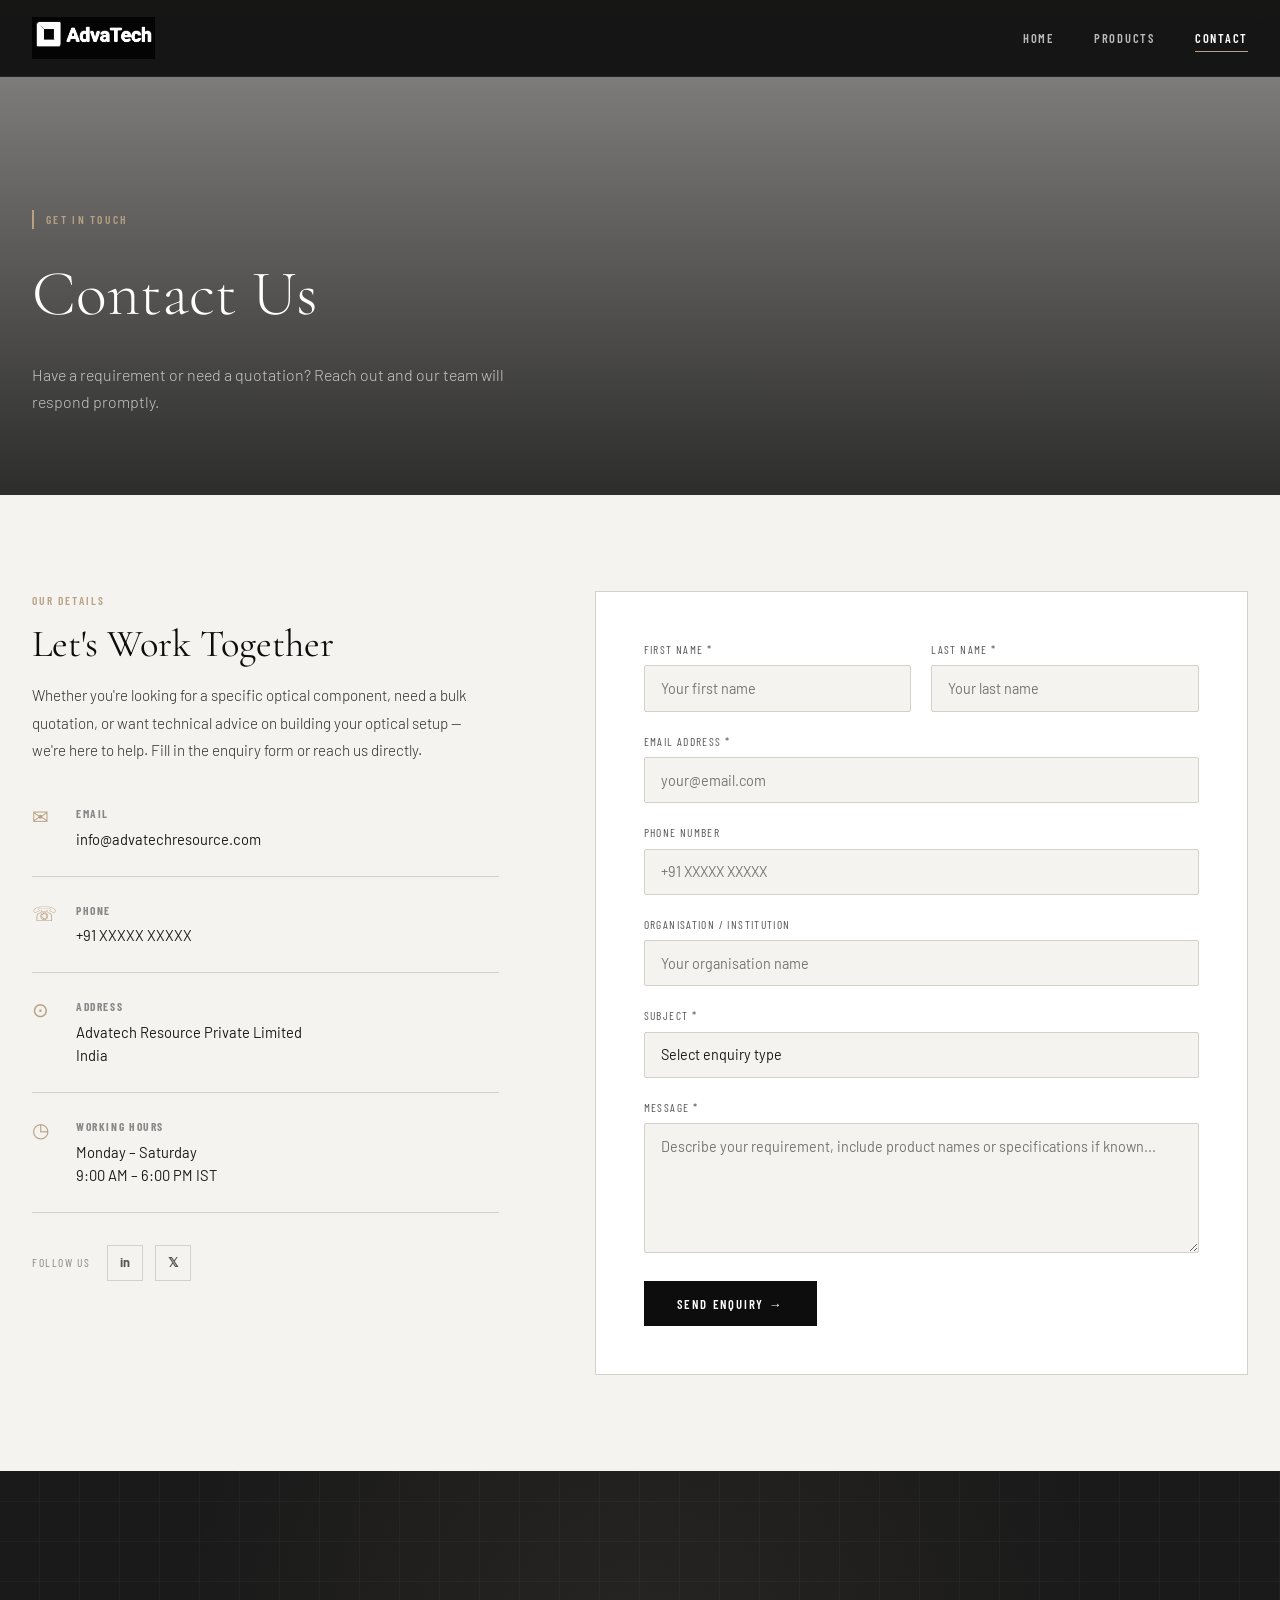
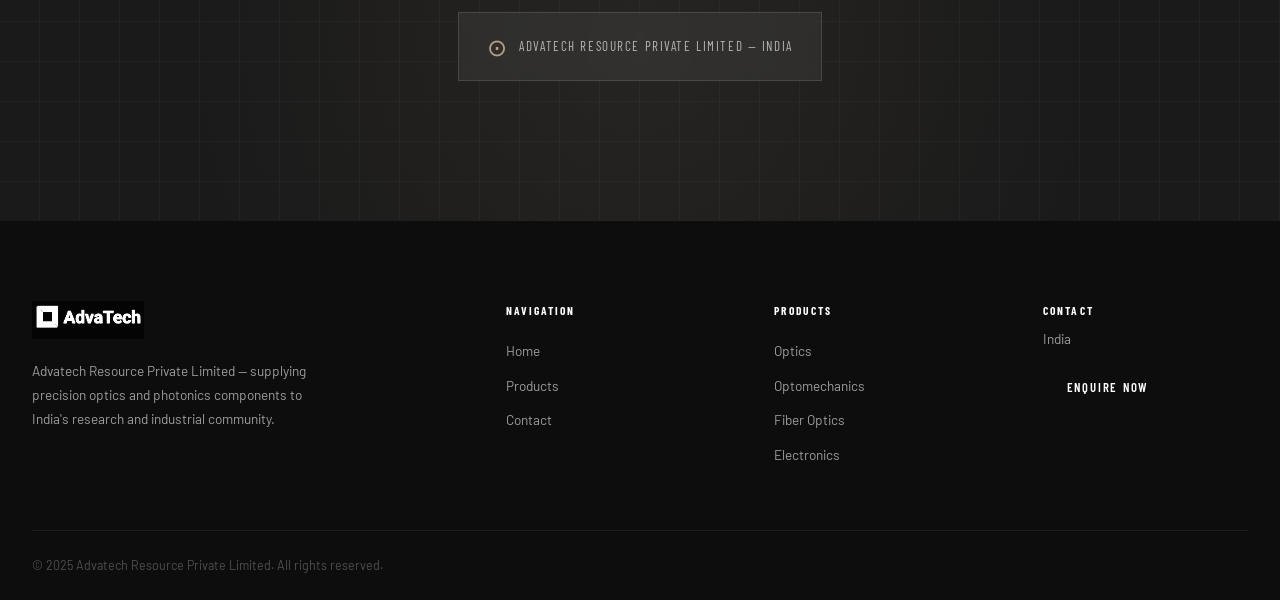
==== contact.html @ f17bdf8b "Add files via upload" ====
<!DOCTYPE html>
<html lang="en">
<head>
  <meta charset="UTF-8" />
  <meta name="viewport" content="width=device-width, initial-scale=1.0" />
  <title>Contact | Advatech Resource Pvt. Ltd.</title>
  <link rel="stylesheet" href="css/style.css" />
  <link rel="preconnect" href="https://fonts.googleapis.com">
  <link href="https://fonts.googleapis.com/css2?family=Cormorant+Garamond:wght@300;400;500;600&family=Barlow:wght@300;400;500;600;700&family=Barlow+Condensed:wght@400;500;600;700&display=swap" rel="stylesheet">
</head>
<body>

  <!-- NAV -->
  <header class="site-header" id="site-header">
    <div class="nav-inner">
      <a href="index.html" class="logo-link">
        <img src="assets/advatech_logo.png" alt="Advatech Resource" class="logo-img" />
      </a>
      <nav class="main-nav">
        <a href="index.html" class="nav-link">Home</a>
        <a href="products.html" class="nav-link">Products</a>
        <a href="contact.html" class="nav-link active">Contact</a>
      </nav>
      <button class="hamburger" id="hamburger" aria-label="Menu">
        <span></span><span></span><span></span>
      </button>
    </div>
    <div class="mobile-nav" id="mobile-nav">
      <a href="index.html">Home</a>
      <a href="products.html">Products</a>
      <a href="contact.html">Contact</a>
    </div>
  </header>

  <!-- PAGE HERO -->
  <section class="page-hero contact-hero">
    <div class="page-hero-overlay"></div>
    <div class="page-hero-content">
      <p class="page-hero-tag">Get in Touch</p>
      <h1 class="page-hero-title">Contact Us</h1>
      <p class="page-hero-sub">Have a requirement or need a quotation? Reach out and our team will respond promptly.</p>
    </div>
  </section>

  <!-- CONTACT SECTION -->
  <section class="contact-section">
    <div class="contact-grid">

      <!-- Info Side -->
      <div class="contact-info">
        <p class="section-overline">Our Details</p>
        <h2 class="contact-title">Let's Work Together</h2>
        <p class="contact-body">Whether you're looking for a specific optical component, need a bulk quotation, or want technical advice on building your optical setup — we're here to help. Fill in the enquiry form or reach us directly.</p>

        <div class="contact-details">
          <div class="contact-detail-item">
            <div class="contact-detail-icon">✉</div>
            <div>
              <h5>Email</h5>
              <p>info@advatechresource.com</p>
            </div>
          </div>
          <div class="contact-detail-item">
            <div class="contact-detail-icon">☏</div>
            <div>
              <h5>Phone</h5>
              <p>+91 XXXXX XXXXX</p>
            </div>
          </div>
          <div class="contact-detail-item">
            <div class="contact-detail-icon">⊙</div>
            <div>
              <h5>Address</h5>
              <p>Advatech Resource Private Limited<br/>India</p>
            </div>
          </div>
          <div class="contact-detail-item">
            <div class="contact-detail-icon">◷</div>
            <div>
              <h5>Working Hours</h5>
              <p>Monday – Saturday<br/>9:00 AM – 6:00 PM IST</p>
            </div>
          </div>
        </div>

        <div class="contact-social">
          <p>Follow us</p>
          <div class="social-icons">
            <a href="#" class="social-icon" aria-label="LinkedIn">in</a>
            <a href="#" class="social-icon" aria-label="Twitter">𝕏</a>
          </div>
        </div>
      </div>

      <!-- Form Side -->
      <div class="contact-form-wrap">
        <form class="contact-form" id="contact-form" novalidate>
          <div class="form-row">
            <div class="form-group">
              <label for="fname">First Name *</label>
              <input type="text" id="fname" name="fname" placeholder="Your first name" required />
            </div>
            <div class="form-group">
              <label for="lname">Last Name *</label>
              <input type="text" id="lname" name="lname" placeholder="Your last name" required />
            </div>
          </div>
          <div class="form-group">
            <label for="email">Email Address *</label>
            <input type="email" id="email" name="email" placeholder="your@email.com" required />
          </div>
          <div class="form-group">
            <label for="phone">Phone Number</label>
            <input type="tel" id="phone" name="phone" placeholder="+91 XXXXX XXXXX" />
          </div>
          <div class="form-group">
            <label for="organisation">Organisation / Institution</label>
            <input type="text" id="organisation" name="organisation" placeholder="Your organisation name" />
          </div>
          <div class="form-group">
            <label for="subject">Subject *</label>
            <select id="subject" name="subject" required>
              <option value="" disabled selected>Select enquiry type</option>
              <option value="quotation">Request a Quotation</option>
              <option value="product-info">Product Information</option>
              <option value="technical">Technical Support</option>
              <option value="other">Other</option>
            </select>
          </div>
          <div class="form-group">
            <label for="message">Message *</label>
            <textarea id="message" name="message" rows="5" placeholder="Describe your requirement, include product names or specifications if known..." required></textarea>
          </div>
          <button type="submit" class="btn-primary form-submit">Send Enquiry &rarr;</button>
          <div class="form-success" id="form-success" style="display:none">
            <span>✓</span> Thank you! Your enquiry has been received. We'll be in touch shortly.
          </div>
        </form>
      </div>

    </div>
  </section>

  <!-- MAP PLACEHOLDER -->
  <section class="map-section">
    <div class="map-placeholder">
      <div class="map-label">
        <span class="map-pin">⊙</span>
        <span>Advatech Resource Private Limited — India</span>
      </div>
    </div>
  </section>

  <!-- FOOTER -->
  <footer class="site-footer">
    <div class="footer-inner">
      <div class="footer-brand">
        <img src="assets/advatech_logo.png" alt="Advatech" class="footer-logo" />
        <p>Advatech Resource Private Limited — supplying precision optics and photonics components to India's research and industrial community.</p>
      </div>
      <div class="footer-links">
        <h5>Navigation</h5>
        <a href="index.html">Home</a>
        <a href="products.html">Products</a>
        <a href="contact.html">Contact</a>
      </div>
      <div class="footer-links">
        <h5>Products</h5>
        <a href="products.html#optics">Optics</a>
        <a href="products.html#optomechanics">Optomechanics</a>
        <a href="products.html#fiberoptics">Fiber Optics</a>
        <a href="products.html#electronics">Electronics</a>
      </div>
      <div class="footer-contact">
        <h5>Contact</h5>
        <p>India</p>
        <a href="contact.html" class="btn-primary" style="margin-top:1rem;display:inline-block;font-size:0.8rem;padding:0.6rem 1.4rem">Enquire Now</a>
      </div>
    </div>
    <div class="footer-bottom">
      <p>&copy; 2025 Advatech Resource Private Limited. All rights reserved.</p>
    </div>
  </footer>

  <script src="js/main.js"></script>
</body>
</html>
---- css/style.css ----
/* ============================================
   ADVATECH RESOURCE — MAIN STYLESHEET
   Colour Palette: Black, Off-White, Charcoal
   Accent: #1a1a1a, #f5f3ef, #c8b89a (warm gold)
   ============================================ */

:root {
  --black: #0d0d0d;
  --dark: #1a1a1a;
  --charcoal: #2c2c2c;
  --mid: #555;
  --light-mid: #888;
  --light: #d4d0ca;
  --off-white: #f5f3ef;
  --white: #ffffff;
  --gold: #b8a082;
  --gold-light: #d4bc9a;

  --font-display: 'Cormorant Garamond', Georgia, serif;
  --font-body: 'Barlow', sans-serif;
  --font-cond: 'Barlow Condensed', sans-serif;

  --nav-h: 76px;
  --radius: 2px;
  --transition: 0.32s cubic-bezier(0.4,0,0.2,1);
}

/* ---- RESET ---- */
*, *::before, *::after { box-sizing: border-box; margin: 0; padding: 0; }
html { scroll-behavior: smooth; }
body {
  font-family: var(--font-body);
  background: var(--off-white);
  color: var(--dark);
  line-height: 1.65;
  overflow-x: hidden;
}
img { display: block; max-width: 100%; }
a { text-decoration: none; color: inherit; }
button { cursor: pointer; border: none; background: none; }

/* ============================================
   TYPOGRAPHY HELPERS
   ============================================ */
.section-overline {
  font-family: var(--font-cond);
  font-size: 0.72rem;
  font-weight: 600;
  letter-spacing: 0.18em;
  text-transform: uppercase;
  color: var(--gold);
  display: block;
  margin-bottom: 0.75rem;
}
.section-title {
  font-family: var(--font-display);
  font-size: clamp(2rem, 4vw, 3rem);
  font-weight: 400;
  line-height: 1.15;
  color: var(--black);
}
.section-header {
  text-align: center;
  margin-bottom: 3.5rem;
}

/* ============================================
   BUTTONS
   ============================================ */
.btn-primary {
  display: inline-block;
  background: var(--black);
  color: var(--white);
  font-family: var(--font-cond);
  font-size: 0.8rem;
  font-weight: 600;
  letter-spacing: 0.14em;
  text-transform: uppercase;
  padding: 0.85rem 2rem;
  border: 1.5px solid var(--black);
  transition: background var(--transition), color var(--transition);
}
.btn-primary:hover {
  background: transparent;
  color: var(--black);
}
.btn-secondary {
  display: inline-block;
  background: transparent;
  color: var(--black);
  font-family: var(--font-cond);
  font-size: 0.8rem;
  font-weight: 600;
  letter-spacing: 0.14em;
  text-transform: uppercase;
  padding: 0.85rem 2rem;
  border: 1.5px solid var(--black);
  transition: background var(--transition), color var(--transition);
}
.btn-secondary:hover {
  background: var(--black);
  color: var(--white);
}

/* ============================================
   HEADER / NAV
   ============================================ */
.site-header {
  position: fixed;
  top: 0; left: 0; right: 0;
  z-index: 900;
  background: rgba(13,13,13,0.92);
  backdrop-filter: blur(12px);
  -webkit-backdrop-filter: blur(12px);
  border-bottom: 1px solid rgba(255,255,255,0.06);
  transition: background var(--transition);
}
.nav-inner {
  max-width: 1280px;
  margin: 0 auto;
  padding: 0 2rem;
  height: var(--nav-h);
  display: flex;
  align-items: center;
  justify-content: space-between;
}
.logo-link { display: flex; align-items: center; }
.logo-img {
  height: 42px;
  width: auto;
  filter: invert(1) brightness(2);
  transition: opacity var(--transition);
}
.logo-img:hover { opacity: 0.75; }
.main-nav { display: flex; gap: 2.5rem; align-items: center; }
.nav-link {
  font-family: var(--font-cond);
  font-size: 0.78rem;
  font-weight: 600;
  letter-spacing: 0.14em;
  text-transform: uppercase;
  color: rgba(255,255,255,0.7);
  position: relative;
  transition: color var(--transition);
}
.nav-link::after {
  content: '';
  position: absolute;
  bottom: -4px; left: 0;
  width: 0; height: 1px;
  background: var(--gold);
  transition: width var(--transition);
}
.nav-link:hover, .nav-link.active {
  color: var(--white);
}
.nav-link:hover::after, .nav-link.active::after {
  width: 100%;
}
.hamburger {
  display: none;
  flex-direction: column;
  gap: 5px;
  padding: 4px;
}
.hamburger span {
  width: 22px; height: 1.5px;
  background: var(--white);
  transition: transform var(--transition), opacity var(--transition);
}
.mobile-nav {
  display: none;
  flex-direction: column;
  padding: 1rem 2rem 1.5rem;
  gap: 0.75rem;
  background: var(--black);
  border-top: 1px solid rgba(255,255,255,0.06);
}
.mobile-nav a {
  font-family: var(--font-cond);
  font-size: 0.9rem;
  letter-spacing: 0.1em;
  text-transform: uppercase;
  color: rgba(255,255,255,0.75);
  padding: 0.4rem 0;
  border-bottom: 1px solid rgba(255,255,255,0.06);
}
.mobile-nav a:hover { color: var(--white); }

@media (max-width: 768px) {
  .main-nav { display: none; }
  .hamburger { display: flex; }
  .mobile-nav.open { display: flex; }
}

/* ============================================
   HERO SLIDER
   ============================================ */
.hero-slider {
  position: relative;
  width: 100%;
  height: 100vh;
  min-height: 600px;
  overflow: hidden;
  margin-top: 0;
}
.slide-track {
  position: relative;
  width: 100%;
  height: 100%;
}
.slide {
  position: absolute;
  inset: 0;
  background-size: cover;
  background-position: center;
  opacity: 0;
  transition: opacity 1s ease;
  display: flex;
  align-items: flex-end;
}
.slide.active { opacity: 1; z-index: 2; }
.slide-overlay {
  position: absolute;
  inset: 0;
  background: linear-gradient(
    to right,
    rgba(10,10,10,0.82) 0%,
    rgba(10,10,10,0.5) 55%,
    rgba(10,10,10,0.15) 100%
  );
}
.slide-content {
  position: relative;
  z-index: 3;
  max-width: 1280px;
  width: 100%;
  margin: 0 auto;
  padding: 0 2rem 8rem;
}
.slide-tag {
  font-family: var(--font-cond);
  font-size: 0.72rem;
  font-weight: 600;
  letter-spacing: 0.2em;
  text-transform: uppercase;
  color: var(--gold);
  display: inline-block;
  margin-bottom: 1rem;
  border-left: 2px solid var(--gold);
  padding-left: 0.75rem;
}
.slide-title {
  font-family: var(--font-display);
  font-size: clamp(2.4rem, 5.5vw, 5rem);
  font-weight: 300;
  line-height: 1.05;
  color: var(--white);
  margin-bottom: 1.25rem;
  max-width: 680px;
}
.slide-sub {
  font-size: 1rem;
  color: rgba(255,255,255,0.72);
  max-width: 480px;
  margin-bottom: 2rem;
  font-weight: 300;
}
.slider-nav {
  position: absolute;
  bottom: 3.5rem;
  right: 2rem;
  z-index: 10;
  display: flex;
  gap: 8px;
}
.slider-dot {
  width: 28px; height: 3px;
  background: rgba(255,255,255,0.3);
  border-radius: 2px;
  transition: background var(--transition), width var(--transition);
}
.slider-dot.active {
  background: var(--gold);
  width: 44px;
}
.slider-arrow {
  position: absolute;
  top: 50%;
  transform: translateY(-50%);
  z-index: 10;
  width: 48px; height: 48px;
  border: 1px solid rgba(255,255,255,0.25);
  color: var(--white);
  font-size: 1.2rem;
  display: flex;
  align-items: center;
  justify-content: center;
  transition: border-color var(--transition), background var(--transition);
}
.slider-arrow:hover {
  background: rgba(255,255,255,0.1);
  border-color: rgba(255,255,255,0.5);
}
.slider-arrow.prev { left: 2rem; }
.slider-arrow.next { right: 2rem; }

/* ============================================
   ABOUT SECTION
   ============================================ */
.about-section {
  padding: 8rem 2rem;
  max-width: 1280px;
  margin: 0 auto;
  position: relative;
}
.about-badge {
  position: absolute;
  top: -1.5rem;
  left: 50%;
  transform: translateX(-50%);
  background: var(--black);
  color: var(--white);
  font-family: var(--font-cond);
  font-size: 0.72rem;
  letter-spacing: 0.2em;
  text-transform: uppercase;
  padding: 0.5rem 1.5rem;
}
.about-grid {
  display: grid;
  grid-template-columns: 1fr 1fr;
  gap: 6rem;
  align-items: center;
}
.about-img-stack {
  position: relative;
  height: 580px;
}
.about-img {
  position: absolute;
  object-fit: cover;
  border-radius: var(--radius);
}
.about-img-1 {
  width: 80%; height: 75%;
  top: 0; left: 0;
  z-index: 1;
}
.about-img-2 {
  width: 55%; height: 50%;
  bottom: 0; right: 0;
  z-index: 2;
  border: 5px solid var(--off-white);
}
.about-overline {
  font-family: var(--font-cond);
  font-size: 0.72rem;
  font-weight: 600;
  letter-spacing: 0.18em;
  text-transform: uppercase;
  color: var(--gold);
  display: block;
  margin-bottom: 1rem;
}
.about-title {
  font-family: var(--font-display);
  font-size: clamp(1.8rem, 3vw, 2.75rem);
  font-weight: 400;
  line-height: 1.18;
  color: var(--black);
  margin-bottom: 1.5rem;
}
.about-body {
  font-size: 0.97rem;
  color: var(--charcoal);
  margin-bottom: 1rem;
  font-weight: 300;
  line-height: 1.8;
}
.about-stats {
  display: flex;
  gap: 2rem;
  margin: 2.5rem 0;
  padding-top: 2rem;
  border-top: 1px solid var(--light);
}
.stat-item { display: flex; flex-direction: column; gap: 4px; }
.stat-number {
  font-family: var(--font-display);
  font-size: 2.2rem;
  font-weight: 400;
  color: var(--black);
  line-height: 1;
}
.stat-label {
  font-family: var(--font-cond);
  font-size: 0.7rem;
  letter-spacing: 0.1em;
  text-transform: uppercase;
  color: var(--mid);
}

@media (max-width: 900px) {
  .about-grid { grid-template-columns: 1fr; gap: 3rem; }
  .about-img-stack { height: 360px; }
}

/* ============================================
   CATEGORIES SECTION
   ============================================ */
.categories-section {
  background: var(--black);
  padding: 7rem 2rem;
}
.categories-section .section-title { color: var(--white); }
.categories-grid {
  max-width: 1280px;
  margin: 0 auto;
  display: grid;
  grid-template-columns: repeat(4, 1fr);
  gap: 1.5px;
}
.cat-card {
  display: block;
  background: var(--dark);
  position: relative;
  overflow: hidden;
  transition: transform var(--transition);
}
.cat-card:hover { transform: translateY(-4px); }
.cat-img {
  height: 240px;
  background-size: cover;
  background-position: center;
  transition: transform 0.6s ease;
  filter: grayscale(0.4) brightness(0.7);
}
.cat-card:hover .cat-img {
  transform: scale(1.05);
  filter: grayscale(0) brightness(0.75);
}
.cat-body {
  padding: 1.5rem;
  background: var(--dark);
  border-top: 2px solid var(--gold);
}
.cat-title {
  font-family: var(--font-display);
  font-size: 1.35rem;
  font-weight: 400;
  color: var(--white);
  margin-bottom: 0.5rem;
}
.cat-desc {
  font-size: 0.83rem;
  color: rgba(255,255,255,0.55);
  margin-bottom: 1rem;
  font-weight: 300;
  line-height: 1.6;
}
.cat-link {
  font-family: var(--font-cond);
  font-size: 0.7rem;
  letter-spacing: 0.14em;
  text-transform: uppercase;
  color: var(--gold);
}

@media (max-width: 900px) {
  .categories-grid { grid-template-columns: repeat(2, 1fr); }
}
@media (max-width: 500px) {
  .categories-grid { grid-template-columns: 1fr; }
}

/* ============================================
   WHY SECTION
   ============================================ */
.why-section {
  padding: 7rem 2rem;
  background: var(--off-white);
}
.why-inner {
  max-width: 1280px;
  margin: 0 auto;
  display: grid;
  grid-template-columns: 1fr 1fr;
  gap: 6rem;
  align-items: center;
}
.why-body {
  font-size: 0.97rem;
  color: var(--charcoal);
  margin-top: 1.5rem;
  font-weight: 300;
  line-height: 1.8;
}
.why-pillars {
  display: grid;
  grid-template-columns: 1fr 1fr;
  gap: 2rem;
}
.pillar {
  padding: 1.75rem;
  border: 1px solid var(--light);
  background: var(--white);
  transition: box-shadow var(--transition), border-color var(--transition);
}
.pillar:hover {
  box-shadow: 0 8px 32px rgba(0,0,0,0.07);
  border-color: var(--gold);
}
.pillar-icon {
  font-size: 1.4rem;
  color: var(--gold);
  margin-bottom: 0.75rem;
}
.pillar h4 {
  font-family: var(--font-cond);
  font-size: 0.9rem;
  font-weight: 600;
  letter-spacing: 0.06em;
  text-transform: uppercase;
  margin-bottom: 0.5rem;
  color: var(--black);
}
.pillar p {
  font-size: 0.85rem;
  color: var(--mid);
  line-height: 1.65;
}

@media (max-width: 900px) {
  .why-inner { grid-template-columns: 1fr; gap: 3rem; }
}

/* ============================================
   PAGE HERO (products, contact)
   ============================================ */
.page-hero {
  position: relative;
  min-height: 55vh;
  background-image: url('https://images.unsplash.com/photo-1635070041078-e363dbe005cb?w=1600&q=80');
  background-size: cover;
  background-position: center;
  display: flex;
  align-items: flex-end;
  padding-bottom: 5rem;
  margin-top: 0;
}
.contact-hero {
  background-image: url('https://images.unsplash.com/photo-1532187863486-abf9dbad1b69?w=1600&q=80');
}
.page-hero-overlay {
  position: absolute;
  inset: 0;
  background: linear-gradient(to top, rgba(10,10,10,0.85) 0%, rgba(10,10,10,0.45) 100%);
}
.page-hero-content {
  position: relative;
  z-index: 2;
  max-width: 1280px;
  width: 100%;
  margin: 0 auto;
  padding: 0 2rem;
}
.page-hero-tag {
  font-family: var(--font-cond);
  font-size: 0.72rem;
  font-weight: 600;
  letter-spacing: 0.2em;
  text-transform: uppercase;
  color: var(--gold);
  display: block;
  margin-bottom: 0.75rem;
  border-left: 2px solid var(--gold);
  padding-left: 0.75rem;
}
.page-hero-title {
  font-family: var(--font-display);
  font-size: clamp(2.5rem, 5vw, 4.5rem);
  font-weight: 300;
  color: var(--white);
  margin-bottom: 1rem;
}
.page-hero-sub {
  font-size: 1rem;
  color: rgba(255,255,255,0.7);
  max-width: 520px;
  font-weight: 300;
}

/* ============================================
   PRODUCTS PAGE — OVERVIEW
   ============================================ */
.prod-overview {
  padding: 5rem 2rem 2rem;
  max-width: 1280px;
  margin: 0 auto;
}
.prod-cat-grid {
  display: flex;
  gap: 1rem;
  flex-wrap: wrap;
  justify-content: center;
}
.prod-cat-btn {
  display: flex;
  align-items: center;
  gap: 0.75rem;
  padding: 1rem 2rem;
  border: 1.5px solid var(--light);
  background: var(--white);
  font-family: var(--font-cond);
  font-size: 0.85rem;
  font-weight: 600;
  letter-spacing: 0.1em;
  text-transform: uppercase;
  color: var(--mid);
  transition: all var(--transition);
  min-width: 200px;
  justify-content: center;
}
.prod-cat-btn.active,
.prod-cat-btn:hover {
  background: var(--black);
  color: var(--white);
  border-color: var(--black);
}
.prod-cat-icon { font-size: 1rem; }

/* ============================================
   PRODUCTS PAGE — SECTIONS
   ============================================ */
.prod-section {
  display: none;
  padding: 4rem 2rem 6rem;
  max-width: 1280px;
  margin: 0 auto;
}
.prod-section.active { display: block; }

.prod-intro-block {
  display: grid;
  grid-template-columns: 1fr 1fr;
  gap: 5rem;
  align-items: center;
  padding: 3rem 0 5rem;
  border-bottom: 1px solid var(--light);
  margin-bottom: 5rem;
}
.prod-intro-text p.section-overline { margin-bottom: 0.5rem; }
.prod-intro-title {
  font-family: var(--font-display);
  font-size: clamp(2rem, 4vw, 3.5rem);
  font-weight: 400;
  color: var(--black);
  margin-bottom: 1.5rem;
  line-height: 1.1;
}
.prod-intro-body {
  font-size: 0.97rem;
  color: var(--charcoal);
  line-height: 1.85;
  font-weight: 300;
}
.prod-intro-img img {
  width: 100%;
  height: 420px;
  object-fit: cover;
  filter: grayscale(0.2);
}
@media (max-width: 900px) {
  .prod-intro-block { grid-template-columns: 1fr; gap: 2rem; }
  .prod-intro-img img { height: 280px; }
}

/* Subproduct groups */
.subprod-section { }
.subprod-heading {
  font-family: var(--font-cond);
  font-size: 0.72rem;
  letter-spacing: 0.2em;
  text-transform: uppercase;
  color: var(--light-mid);
  margin-bottom: 3rem;
  padding-bottom: 1rem;
  border-bottom: 1px solid var(--light);
}
.subprod-group {
  margin-bottom: 4.5rem;
}
.subprod-group-header {
  margin-bottom: 2rem;
}
.subprod-group-header h4 {
  font-family: var(--font-display);
  font-size: 1.6rem;
  font-weight: 400;
  color: var(--black);
  margin-bottom: 0.6rem;
}
.subprod-group-header p {
  font-size: 0.93rem;
  color: var(--mid);
  max-width: 680px;
  line-height: 1.7;
}
.subprod-cards {
  display: grid;
  grid-template-columns: repeat(auto-fill, minmax(240px, 1fr));
  gap: 1.5rem;
}
.subprod-card {
  background: var(--white);
  border: 1px solid var(--light);
  overflow: hidden;
  transition: box-shadow var(--transition), border-color var(--transition), transform var(--transition);
}
.subprod-card:hover {
  box-shadow: 0 12px 40px rgba(0,0,0,0.1);
  border-color: var(--gold);
  transform: translateY(-3px);
}
.subprod-card-img {
  height: 160px;
  background-size: cover;
  background-position: center;
  filter: grayscale(0.35) brightness(0.85);
  transition: filter 0.5s ease, transform 0.5s ease;
}
.subprod-card:hover .subprod-card-img {
  filter: grayscale(0) brightness(0.9);
  transform: scale(1.04);
}
.subprod-card-body {
  padding: 1.25rem 1.25rem 1.5rem;
  border-top: 2px solid transparent;
  transition: border-color var(--transition);
}
.subprod-card:hover .subprod-card-body {
  border-top-color: var(--gold);
}
.subprod-card-body h5 {
  font-family: var(--font-cond);
  font-size: 0.9rem;
  font-weight: 600;
  letter-spacing: 0.06em;
  text-transform: uppercase;
  color: var(--black);
  margin-bottom: 0.4rem;
}
.subprod-card-body p {
  font-size: 0.82rem;
  color: var(--mid);
  line-height: 1.6;
}

/* Products CTA */
.prod-cta {
  background: var(--black);
  padding: 6rem 2rem;
  text-align: center;
}
.prod-cta-inner { max-width: 600px; margin: 0 auto; }
.prod-cta h2 {
  font-family: var(--font-display);
  font-size: clamp(2rem, 4vw, 3rem);
  color: var(--white);
  margin-bottom: 1rem;
  font-weight: 300;
}
.prod-cta p {
  color: rgba(255,255,255,0.6);
  margin-bottom: 2rem;
}
.prod-cta .btn-primary {
  background: var(--white);
  color: var(--black);
  border-color: var(--white);
}
.prod-cta .btn-primary:hover {
  background: transparent;
  color: var(--white);
}

/* ============================================
   CONTACT PAGE
   ============================================ */
.contact-section {
  padding: 6rem 2rem;
  max-width: 1280px;
  margin: 0 auto;
}
.contact-grid {
  display: grid;
  grid-template-columns: 1fr 1.4fr;
  gap: 6rem;
  align-items: start;
}
.contact-title {
  font-family: var(--font-display);
  font-size: clamp(1.8rem, 3vw, 2.75rem);
  font-weight: 400;
  color: var(--black);
  margin-bottom: 1rem;
  line-height: 1.15;
}
.contact-body {
  font-size: 0.95rem;
  color: var(--charcoal);
  line-height: 1.8;
  margin-bottom: 2.5rem;
  font-weight: 300;
}
.contact-details { display: flex; flex-direction: column; gap: 1.5rem; }
.contact-detail-item {
  display: flex;
  gap: 1rem;
  align-items: flex-start;
  padding-bottom: 1.5rem;
  border-bottom: 1px solid var(--light);
}
.contact-detail-icon {
  font-size: 1.25rem;
  color: var(--gold);
  min-width: 28px;
  line-height: 1;
  margin-top: 2px;
}
.contact-detail-item h5 {
  font-family: var(--font-cond);
  font-size: 0.72rem;
  letter-spacing: 0.14em;
  text-transform: uppercase;
  color: var(--light-mid);
  margin-bottom: 0.3rem;
}
.contact-detail-item p {
  font-size: 0.92rem;
  color: var(--dark);
  line-height: 1.6;
}
.contact-social {
  margin-top: 2rem;
  display: flex;
  align-items: center;
  gap: 1rem;
}
.contact-social p {
  font-family: var(--font-cond);
  font-size: 0.72rem;
  letter-spacing: 0.14em;
  text-transform: uppercase;
  color: var(--light-mid);
}
.social-icons { display: flex; gap: 0.75rem; }
.social-icon {
  width: 36px; height: 36px;
  border: 1px solid var(--light);
  display: flex;
  align-items: center;
  justify-content: center;
  font-size: 0.8rem;
  font-weight: 700;
  color: var(--mid);
  transition: all var(--transition);
}
.social-icon:hover {
  background: var(--black);
  color: var(--white);
  border-color: var(--black);
}

/* Contact Form */
.contact-form-wrap {
  background: var(--white);
  border: 1px solid var(--light);
  padding: 3rem;
}
.contact-form { display: flex; flex-direction: column; gap: 1.25rem; }
.form-row { display: grid; grid-template-columns: 1fr 1fr; gap: 1.25rem; }
.form-group { display: flex; flex-direction: column; gap: 0.4rem; }
.form-group label {
  font-family: var(--font-cond);
  font-size: 0.72rem;
  letter-spacing: 0.12em;
  text-transform: uppercase;
  color: var(--mid);
}
.form-group input,
.form-group select,
.form-group textarea {
  padding: 0.85rem 1rem;
  border: 1px solid var(--light);
  background: var(--off-white);
  font-family: var(--font-body);
  font-size: 0.9rem;
  color: var(--dark);
  outline: none;
  transition: border-color var(--transition);
  border-radius: var(--radius);
  appearance: none;
  -webkit-appearance: none;
}
.form-group input:focus,
.form-group select:focus,
.form-group textarea:focus {
  border-color: var(--black);
  background: var(--white);
}
.form-group textarea { resize: vertical; min-height: 130px; }
.form-submit {
  align-self: flex-start;
  margin-top: 0.5rem;
}
.form-success {
  padding: 1rem 1.25rem;
  background: #f0faf0;
  border: 1px solid #aadca8;
  color: #2a7a2a;
  font-size: 0.9rem;
  font-family: var(--font-cond);
  letter-spacing: 0.05em;
  margin-top: 0.5rem;
  display: flex;
  align-items: center;
  gap: 0.5rem;
}

/* Map */
.map-section {
  height: 350px;
  background: var(--dark);
  position: relative;
  overflow: hidden;
  display: flex;
  align-items: center;
  justify-content: center;
}
.map-placeholder {
  width: 100%;
  height: 100%;
  background:
    radial-gradient(circle at 50% 50%, rgba(184,160,130,0.08) 0%, transparent 70%),
    repeating-linear-gradient(0deg, transparent, transparent 39px, rgba(255,255,255,0.03) 39px, rgba(255,255,255,0.03) 40px),
    repeating-linear-gradient(90deg, transparent, transparent 39px, rgba(255,255,255,0.03) 39px, rgba(255,255,255,0.03) 40px);
  display: flex;
  align-items: center;
  justify-content: center;
}
.map-label {
  display: flex;
  align-items: center;
  gap: 0.75rem;
  padding: 0.85rem 1.75rem;
  background: rgba(255,255,255,0.06);
  border: 1px solid rgba(255,255,255,0.12);
  backdrop-filter: blur(8px);
}
.map-pin {
  font-size: 1.5rem;
  color: var(--gold);
}
.map-label span:last-child {
  font-family: var(--font-cond);
  font-size: 0.82rem;
  letter-spacing: 0.12em;
  text-transform: uppercase;
  color: rgba(255,255,255,0.65);
}

@media (max-width: 900px) {
  .contact-grid { grid-template-columns: 1fr; gap: 3rem; }
  .contact-form-wrap { padding: 2rem; }
  .form-row { grid-template-columns: 1fr; }
}

/* ============================================
   FOOTER
   ============================================ */
.site-footer {
  background: var(--black);
  color: rgba(255,255,255,0.6);
  padding: 5rem 2rem 0;
}
.footer-inner {
  max-width: 1280px;
  margin: 0 auto;
  display: grid;
  grid-template-columns: 2fr 1fr 1fr 1fr;
  gap: 4rem;
  padding-bottom: 4rem;
  border-bottom: 1px solid rgba(255,255,255,0.07);
}
.footer-logo {
  height: 38px;
  width: auto;
  filter: invert(1) brightness(2);
  margin-bottom: 1.25rem;
}
.footer-brand p {
  font-size: 0.85rem;
  line-height: 1.75;
  max-width: 300px;
}
.footer-links {
  display: flex;
  flex-direction: column;
  gap: 0.75rem;
}
.footer-links h5 {
  font-family: var(--font-cond);
  font-size: 0.72rem;
  letter-spacing: 0.18em;
  text-transform: uppercase;
  color: var(--white);
  margin-bottom: 0.5rem;
}
.footer-links a {
  font-size: 0.85rem;
  transition: color var(--transition);
}
.footer-links a:hover { color: var(--white); }
.footer-contact h5 {
  font-family: var(--font-cond);
  font-size: 0.72rem;
  letter-spacing: 0.18em;
  text-transform: uppercase;
  color: var(--white);
  margin-bottom: 0.5rem;
}
.footer-contact p { font-size: 0.85rem; }
.footer-bottom {
  max-width: 1280px;
  margin: 0 auto;
  padding: 1.5rem 0;
  font-size: 0.78rem;
  opacity: 0.45;
}

@media (max-width: 900px) {
  .footer-inner { grid-template-columns: 1fr 1fr; gap: 2.5rem; }
}
@media (max-width: 500px) {
  .footer-inner { grid-template-columns: 1fr; gap: 2rem; }
}

/* ============================================
   SCROLL REVEAL
   ============================================ */
.reveal {
  opacity: 0;
  transform: translateY(28px);
  transition: opacity 0.7s ease, transform 0.7s ease;
}
.reveal.visible {
  opacity: 1;
  transform: translateY(0);
}
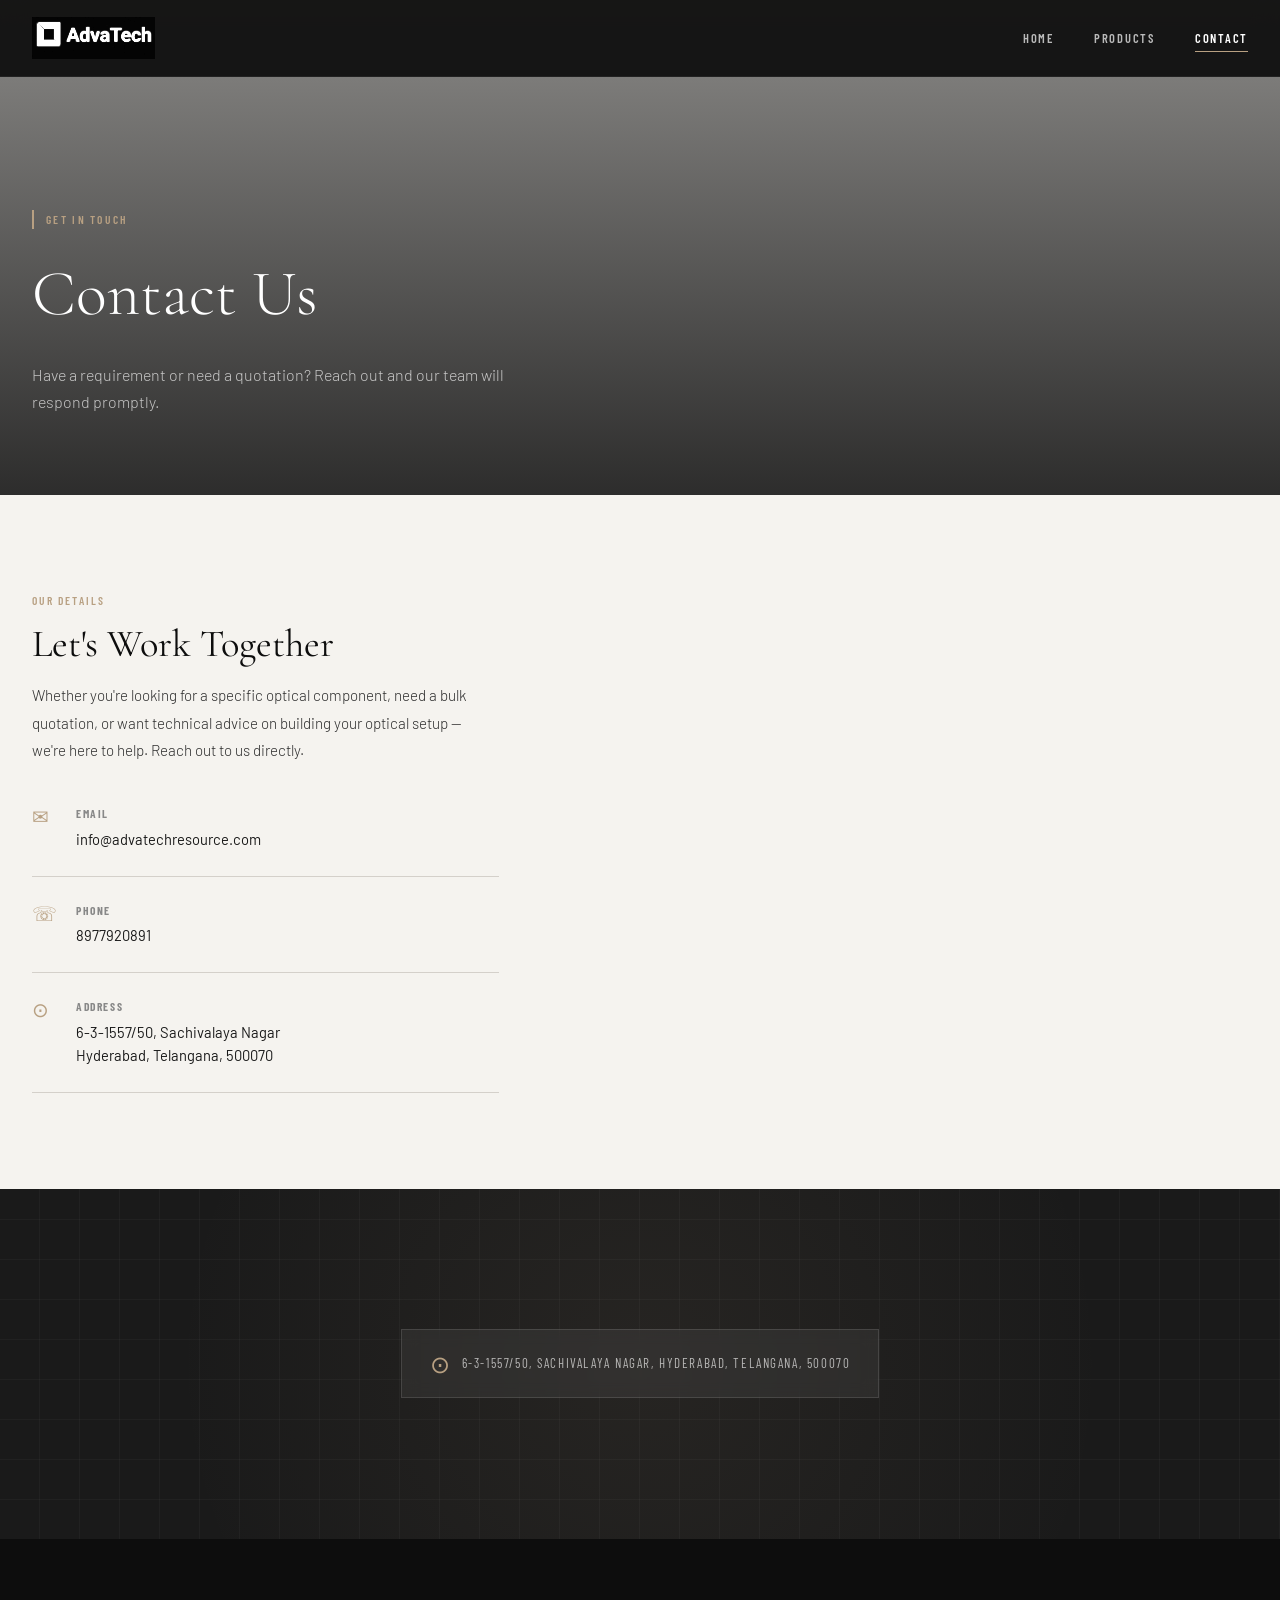
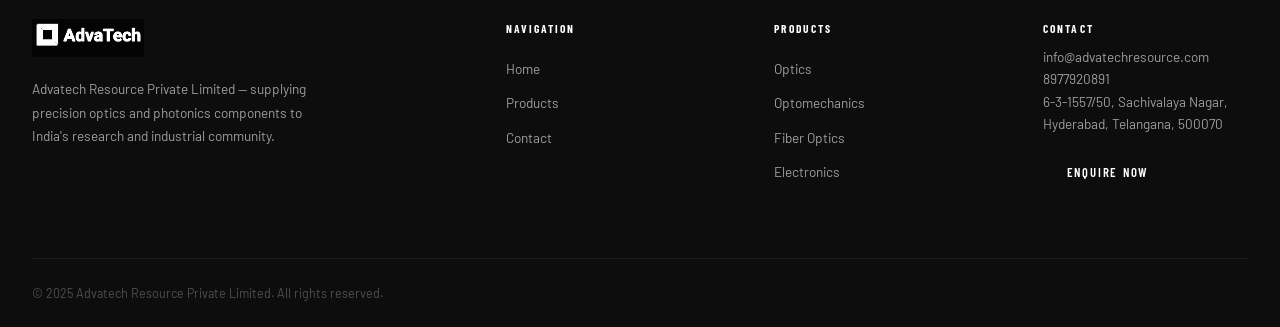
==== commit 290e0238: "Update contact.html" ====
--- a/contact.html
+++ b/contact.html
@@ -50,7 +50,7 @@
       <div class="contact-info">
         <p class="section-overline">Our Details</p>
         <h2 class="contact-title">Let's Work Together</h2>
-        <p class="contact-body">Whether you're looking for a specific optical component, need a bulk quotation, or want technical advice on building your optical setup — we're here to help. Fill in the enquiry form or reach us directly.</p>
+        <p class="contact-body">Whether you're looking for a specific optical component, need a bulk quotation, or want technical advice on building your optical setup — we're here to help. Reach out to us directly.</p>
 
         <div class="contact-details">
           <div class="contact-detail-item">
@@ -64,78 +64,17 @@
             <div class="contact-detail-icon">☏</div>
             <div>
               <h5>Phone</h5>
-              <p>+91 XXXXX XXXXX</p>
+              <p>8977920891</p>
             </div>
           </div>
           <div class="contact-detail-item">
             <div class="contact-detail-icon">⊙</div>
             <div>
               <h5>Address</h5>
-              <p>Advatech Resource Private Limited<br/>India</p>
-            </div>
-          </div>
-          <div class="contact-detail-item">
-            <div class="contact-detail-icon">◷</div>
-            <div>
-              <h5>Working Hours</h5>
-              <p>Monday – Saturday<br/>9:00 AM – 6:00 PM IST</p>
+              <p>6-3-1557/50, Sachivalaya Nagar<br/>Hyderabad, Telangana, 500070</p>
             </div>
           </div>
         </div>
-
-        <div class="contact-social">
-          <p>Follow us</p>
-          <div class="social-icons">
-            <a href="#" class="social-icon" aria-label="LinkedIn">in</a>
-            <a href="#" class="social-icon" aria-label="Twitter">𝕏</a>
-          </div>
-        </div>
-      </div>
-
-      <!-- Form Side -->
-      <div class="contact-form-wrap">
-        <form class="contact-form" id="contact-form" novalidate>
-          <div class="form-row">
-            <div class="form-group">
-              <label for="fname">First Name *</label>
-              <input type="text" id="fname" name="fname" placeholder="Your first name" required />
-            </div>
-            <div class="form-group">
-              <label for="lname">Last Name *</label>
-              <input type="text" id="lname" name="lname" placeholder="Your last name" required />
-            </div>
-          </div>
-          <div class="form-group">
-            <label for="email">Email Address *</label>
-            <input type="email" id="email" name="email" placeholder="your@email.com" required />
-          </div>
-          <div class="form-group">
-            <label for="phone">Phone Number</label>
-            <input type="tel" id="phone" name="phone" placeholder="+91 XXXXX XXXXX" />
-          </div>
-          <div class="form-group">
-            <label for="organisation">Organisation / Institution</label>
-            <input type="text" id="organisation" name="organisation" placeholder="Your organisation name" />
-          </div>
-          <div class="form-group">
-            <label for="subject">Subject *</label>
-            <select id="subject" name="subject" required>
-              <option value="" disabled selected>Select enquiry type</option>
-              <option value="quotation">Request a Quotation</option>
-              <option value="product-info">Product Information</option>
-              <option value="technical">Technical Support</option>
-              <option value="other">Other</option>
-            </select>
-          </div>
-          <div class="form-group">
-            <label for="message">Message *</label>
-            <textarea id="message" name="message" rows="5" placeholder="Describe your requirement, include product names or specifications if known..." required></textarea>
-          </div>
-          <button type="submit" class="btn-primary form-submit">Send Enquiry &rarr;</button>
-          <div class="form-success" id="form-success" style="display:none">
-            <span>✓</span> Thank you! Your enquiry has been received. We'll be in touch shortly.
-          </div>
-        </form>
       </div>
 
     </div>
@@ -146,7 +85,7 @@
     <div class="map-placeholder">
       <div class="map-label">
         <span class="map-pin">⊙</span>
-        <span>Advatech Resource Private Limited — India</span>
+        <span>6-3-1557/50, Sachivalaya Nagar, Hyderabad, Telangana, 500070</span>
       </div>
     </div>
   </section>
@@ -173,8 +112,8 @@
       </div>
       <div class="footer-contact">
         <h5>Contact</h5>
-        <p>India</p>
-        <a href="contact.html" class="btn-primary" style="margin-top:1rem;display:inline-block;font-size:0.8rem;padding:0.6rem 1.4rem">Enquire Now</a>
+        <p>info@advatechresource.com<br/>8977920891<br/>6-3-1557/50, Sachivalaya Nagar, Hyderabad, Telangana, 500070</p>
+        <a href="mailto:info@advatechresource.com" class="btn-primary" style="margin-top:1rem;display:inline-block;font-size:0.8rem;padding:0.6rem 1.4rem">Enquire Now</a>
       </div>
     </div>
     <div class="footer-bottom">
